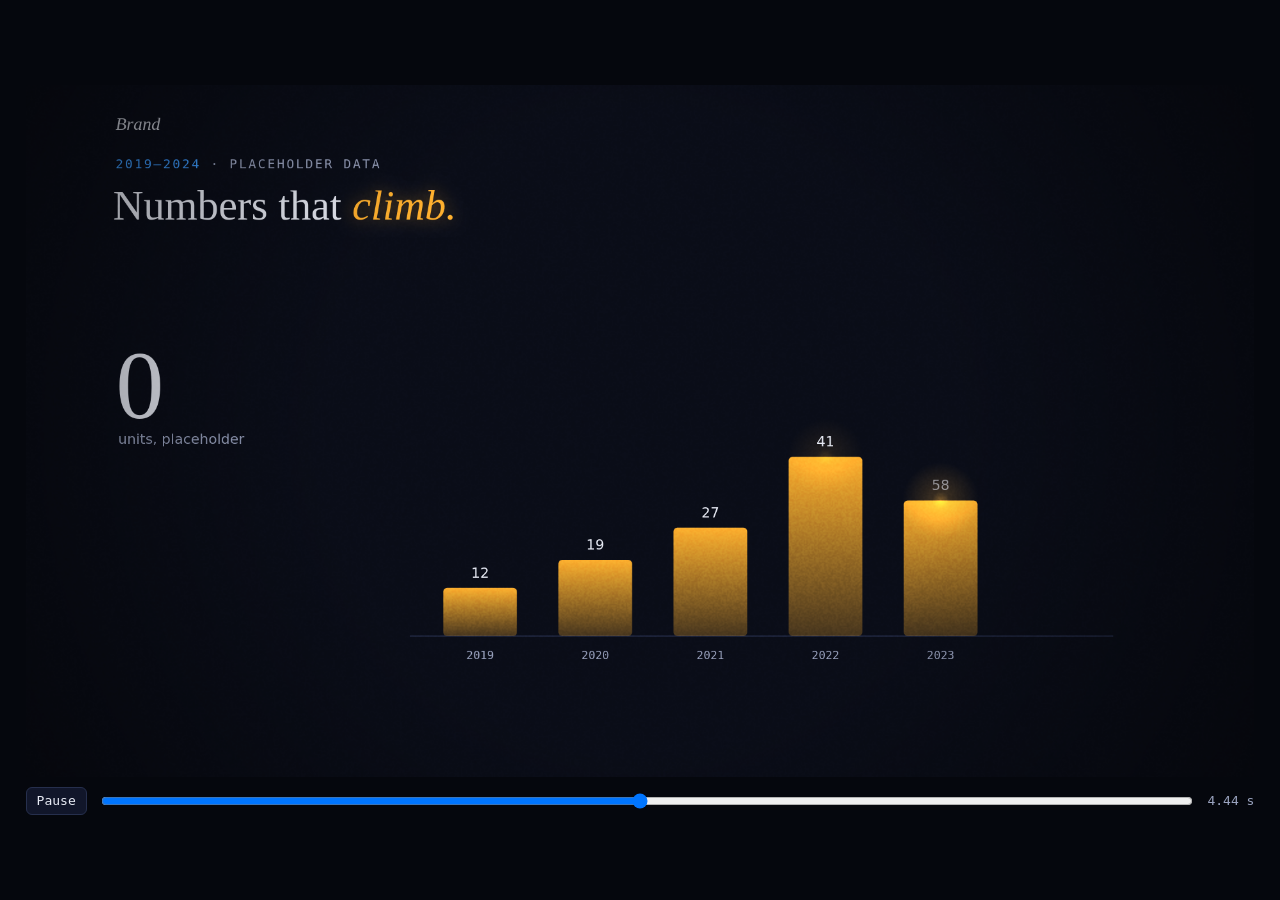
==== .claude/skills/motion-video/scripts/engine/film.html @ f618b2fb "Add motion-video skill (draft): reusable engine, tooling and craft notes Extracts the pipeline behin" ====
<!doctype html>
<html lang="en">
<head>
<meta charset="utf-8">
<meta name="viewport" content="width=device-width,initial-scale=1">
<title>Film</title>
<link rel="stylesheet" href="fonts/fonts.css">
<style>
/* Preview shell only. The film is one canvas; ?render switches to frame-by-frame capture. */
html,body{margin:0;height:100%;background:#05070d;color:#9aa3bf;font:13px/1.4 ui-monospace,monospace}
body{display:flex;flex-direction:column;align-items:center;justify-content:center;gap:10px}
canvas{width:min(96vw,calc((100vh - 64px)*16/9));aspect-ratio:16/9;display:block}
.ctl{display:flex;gap:12px;align-items:center;width:min(96vw,calc((100vh - 64px)*16/9))}
.ctl input{flex:1}
.ctl button{font:inherit;color:#e8ebf5;background:#11162a;border:1px solid #262f4d;border-radius:6px;padding:4px 10px;cursor:pointer}
body.render{display:block} body.render .ctl{display:none} body.render canvas{width:auto;aspect-ratio:auto}
</style>
</head>
<body>
<canvas id="c" aria-label="Motion graphic"></canvas>
<div class="ctl"><button id="pp">Pause</button><input id="scrub" type="range" min="0" max="10" step="0.001" value="0"><span id="tc">0.00 s</span></div>
<script src="engine.js"></script>
<script>
/* STARTER FILM: a 9-second template that shows the core patterns. Replace the scenes, keep the structure:
   palette + type tokens → master timing table → precomputed data/sims → scenes → overlays → cues → start. */
(() => {
'use strict';
const {clamp, lerp, prog, bell, E, hash, rgba, mix, glow, add, sim, cam, rrect, solveTime} = M;

/* 1. Palette and type: copy these from the source (CSS custom properties, brand guide, site screenshot). */
const C = {bg:'#0a0d18', surface:'#11162a', line:'#262f4d', fg:'#e8ebf5', muted:'#9aa3bf', faint:'#6a7393',
  accent:'#3d9bff', warm:'#ffb02e', good:'#7bd86f', gold:'#f2d36b'};
Object.assign(T, {DISP:'"Spectral", Georgia, serif', BODY:'"IBM Plex Sans", system-ui, sans-serif', MONO:'"IBM Plex Mono", ui-monospace, monospace', fg:C.fg, muted:C.muted, faint:C.faint});
const W = 1920, H = 1080;
const film = Film.create({W, H, FPS:60, DUR:9, bg:C.bg});

/* 2. Master timing table: every scene boundary and beat lives here, so retiming is one edit. */
const TM = {lightOn:.1, titleOut:2.5, whip:[2.75,3.2], bars0:3.45, bars1:4.6, callout:4.9, flash:6.35, fin:6.4};

/* 3. Precomputed state. Simulations run once at load; draw functions only sample them. */
const L1 = {x:1380, y:520};
const light = t => E.outCubic(prog(t, TM.lightOn, .9));
const swarm = sim({n:120, dur:3.4, seed:11, wrap:{x:[-40,W+40], y:[-40,H+40]},
  init:(i, r) => ({x:r()*W, y:r()*H, a:r()*6.28, v:40+r()*60, z:.5+r()*.6}),
  step:(p, t, dt, r) => {
    const target = Math.atan2(L1.y-p.y, L1.x-p.x); let da = ((target-p.a+Math.PI*3)%(Math.PI*2))-Math.PI;
    p.a += da*2.4*dt*light(t) + (r()-.5)*.25; p.x += Math.cos(p.a)*p.v*dt; p.y += Math.sin(p.a)*p.v*dt;
    if(p.x<-40)p.x=W+40; if(p.x>W+40)p.x=-40; if(p.y<-40)p.y=H+40; if(p.y>H+40)p.y=-40;
  }});
const DATA = [['2019',12],['2020',19],['2021',27],['2022',41],['2023',58],['2024',83]];   // placeholder numbers
const BX0 = 620, BX1 = 1700, BY = 860, BH = 520, bw = (BX1-BX0)/DATA.length;
const barT = i => TM.bars0 + (TM.bars1-TM.bars0)*i/(DATA.length-1);                     // when each bar lands

/* 4. Scenes. Each draws in absolute film time t; it may start before/after its neighbours for crossfades. */
film.scene(0, 3.25, (ctx, t) => {
  const pan = E.inOutCubic(prog(t, ...TM.whip)) * W;                 // whip pan: content leaves left...
  ctx.globalAlpha = 1 - E.inCubic(prog(t, ...TM.whip));              // ...and fades, so no hard edge shows
  ctx.translate(-pan, 0);
  const I = light(t);
  add(ctx, () => { glow(ctx, L1.x, L1.y, 700*I, C.accent, .12*I, .5); glow(ctx, L1.x, L1.y, 300*I, C.accent, .45*I); glow(ctx, L1.x, L1.y, 14, '#ffffff', I) });
  for (let i = 0; i < swarm.n; i++) {
    const p = swarm.at(i, t);
    ctx.save(); ctx.translate(p.x, p.y); ctx.rotate(p.a); ctx.globalAlpha *= .35 + .6*(p.z-.5)/.6;
    ctx.fillStyle = rgba(C.good, .9); ctx.beginPath(); ctx.ellipse(0, 0, 9*p.z, 6*p.z, 0, 0, 7); ctx.fill(); ctx.restore();
  }
  const sg = ctx.createLinearGradient(0,0,1200,0); sg.addColorStop(0, rgba(C.bg,.85)); sg.addColorStop(1, rgba(C.bg,0)); ctx.fillStyle = sg; ctx.fillRect(0,330,1200,320);   // legibility scrim
  T.eyebrow(ctx, [{s:'CHAPTER 1', c:C.accent}, {s:' · YOUR TOPIC', c:C.muted}], 140, 410, t, .3, {out:[TM.titleOut,.3]});
  T.line(ctx, [{s:'A headline of six ', f:`300 92px ${T.DISP}`, c:C.fg}, {s:'words.', f:`italic 300 92px ${T.DISP}`, c:C.accent, glow:[C.accent,.5,30]}], 136, 515, t, {t0:.45, st:.07, out:[TM.titleOut,.35]});
  T.line(ctx, [{s:'One supporting sentence in the body face.', f:`400 30px ${T.BODY}`, c:C.muted}], 140, 575, t, {t0:.75, st:.025, rise:18, out:[TM.titleOut,.3]});
});

film.scene(TM.whip[0], TM.flash + .3, (ctx, t) => {
  const wp = prog(t, ...TM.whip), ox = W * (1 - E.inOutCubic(wp));     // enters from the right, same easing
  ctx.globalAlpha = E.outCubic(wp) * (1 - prog(t, TM.flash, TM.flash + .1)); ctx.translate(ox, 0);
  T.eyebrow(ctx, [{s:'2019–2024', c:C.accent}, {s:' · PLACEHOLDER DATA', c:C.muted}], 140, 130, t, TM.whip[0] + .2);
  T.line(ctx, [{s:'Numbers that ', f:`300 66px ${T.DISP}`, c:C.fg}, {s:'climb.', f:`italic 300 66px ${T.DISP}`, c:C.warm, glow:[C.warm,.45,26]}], 136, 210, t, {t0:TM.whip[0] + .3, st:.06});
  ctx.strokeStyle = C.line; ctx.lineWidth = 1.5; ctx.beginPath(); ctx.moveTo(BX0-20, BY); ctx.lineTo(BX1, BY); ctx.stroke();
  let shown = 0;
  DATA.forEach(([yr, v], i) => {
    const pq = prog(t, barT(i), barT(i) + .45); if (pq <= 0) return; const q = E.outBack(pq);   // gate on prog, not the eased value (outBack(0) is not exactly 0) shown = Math.max(shown, v * clamp(q));
    const h = BH * v / 83 * q, x = BX0 + i*bw + bw*.18, w = bw*.64;
    const g = ctx.createLinearGradient(0, BY-h, 0, BY); g.addColorStop(0, C.warm); g.addColorStop(1, rgba(C.warm, .25));
    ctx.fillStyle = g; rrect(ctx, x, BY-h, w, h, 6); ctx.fill();
    add(ctx, () => glow(ctx, x + w/2, BY-h, 60, C.warm, .5*(1-prog(t, barT(i), barT(i)+.5))));
    T.label(ctx, yr, x + w/2, BY + 36, `400 18px ${T.MONO}`, C.muted, 1, 'center');
    T.label(ctx, String(v), x + w/2, BY - h - 16, `500 22px ${T.BODY}`, C.fg, clamp(q), 'center');
  });
  ctx.save(); ctx.globalAlpha *= prog(t, TM.bars0 - .1, TM.bars0 + .2); T.tabular(ctx, String(Math.round(shown)), 140, 520, `300 150px ${T.DISP}`, C.fg, 76); ctx.restore();   // counter with fixed digit cells
  T.label(ctx, 'units, placeholder', 144, 560, `400 22px ${T.BODY}`, C.muted, prog(t, TM.bars0, TM.bars0 + .3));
  const last = DATA.length - 1, lx = BX0 + last*bw + bw/2;
  T.callout(ctx, lx, BY - BH - 4, 1380, 300, prog(t, TM.callout, TM.callout + .7), 'LARGEST JUMP', 'say why it matters', C.warm, {left:true});
});

film.scene(TM.flash - .02, 9, (ctx, t) => {
  ctx.globalAlpha = E.outCubic(prog(t, TM.flash - .02, TM.flash + .1)); ctx.fillStyle = C.bg; ctx.fillRect(0, 0, W, H);
  add(ctx, () => { glow(ctx, 1640, 520, 520, C.accent, .2, .5); glow(ctx, 1640, 520, 12, '#ffffff', .9) });
  const push = 1 + .02*E.outCubic(prog(t, TM.fin, 9)); ctx.translate(140, 600); ctx.scale(push, push); ctx.translate(-140, -600);   // slow push-in on the end card
  T.eyebrow(ctx, [{s:'YOUR SOURCE · 2026', c:C.gold}], 140, 330, t, TM.fin + .12, {size:22, cps:.012});
  T.line(ctx, [{s:'The title of ', f:`300 112px ${T.DISP}`, c:C.fg}, {s:'your story,', f:`italic 300 112px ${T.DISP}`, c:C.good}], 134, 470, t, {t0:TM.fin + .22, st:.08, rise:44, blur:18});
  T.line(ctx, [{s:'set as the ', f:`300 112px ${T.DISP}`, c:C.fg}, {s:'end card.', f:`italic 300 112px ${T.DISP}`, c:C.accent}], 134, 592, t, {t0:TM.fin + .42, st:.08, rise:44, blur:18});
  const dl = E.inOutCubic(prog(t, TM.fin + 1.0, TM.fin + 1.5)); ctx.fillStyle = rgba(C.gold, .8); ctx.fillRect(140, 768, 1640*dl, 1.5);
  const uq = E.outCubic(prog(t, TM.fin + 1.2, TM.fin + 1.7));
  if (uq > 0) { T.label(ctx, 'example.org/your-link', 1732, 846, `600 36px ${T.BODY}`, C.fg, uq, 'right'); T.arrow(ctx, 1742, 846, 38, 36, rgba(C.accent, uq)); }
});

/* 5. Overlays: persistent chrome and transitions that span scenes. */
film.overlay((ctx, t) => {
  T.label(ctx, 'Brand', 140, 70, `italic 300 28px ${T.DISP}`, C.fg, .85 * (1 - prog(t, TM.flash - .1, TM.flash)));
  // Flash into the end card: short, near-white, coloured only at the core (a coloured wash at partial alpha goes muddy).
  const fu = prog(t, TM.flash - .14, TM.flash), fd = 1 - E.outQuad(prog(t, TM.flash, TM.flash + .26)), f = t < TM.flash ? E.inQuad(fu) : fd;
  if (t > TM.flash - .14 && t < TM.flash + .26) add(ctx, () => { const r = 200 + 2400*E.outCubic(fu); glow(ctx, 1640, 520, r, '#f4f7ff', .98*f, .82); glow(ctx, 1640, 520, r*.35, C.gold, .6*f, .6) });
});

/* 6. Cues for the score: every audible event, in film seconds. score.py reads these from cues.json. */
film.cues = {lightOn:TM.lightOn, titleOut:TM.titleOut, whips:[TM.whip], pops:DATA.map((_, i) => barT(i)), callout:TM.callout, flash:TM.flash, fin:TM.fin, url:TM.fin + 1.2};

film.start([`300 40px ${T.DISP}`, `italic 300 40px ${T.DISP}`, `400 20px ${T.BODY}`, `500 20px ${T.BODY}`, `600 20px ${T.BODY}`, `500 20px ${T.MONO}`, `400 20px ${T.MONO}`]);
})();
</script>
</body>
</html>
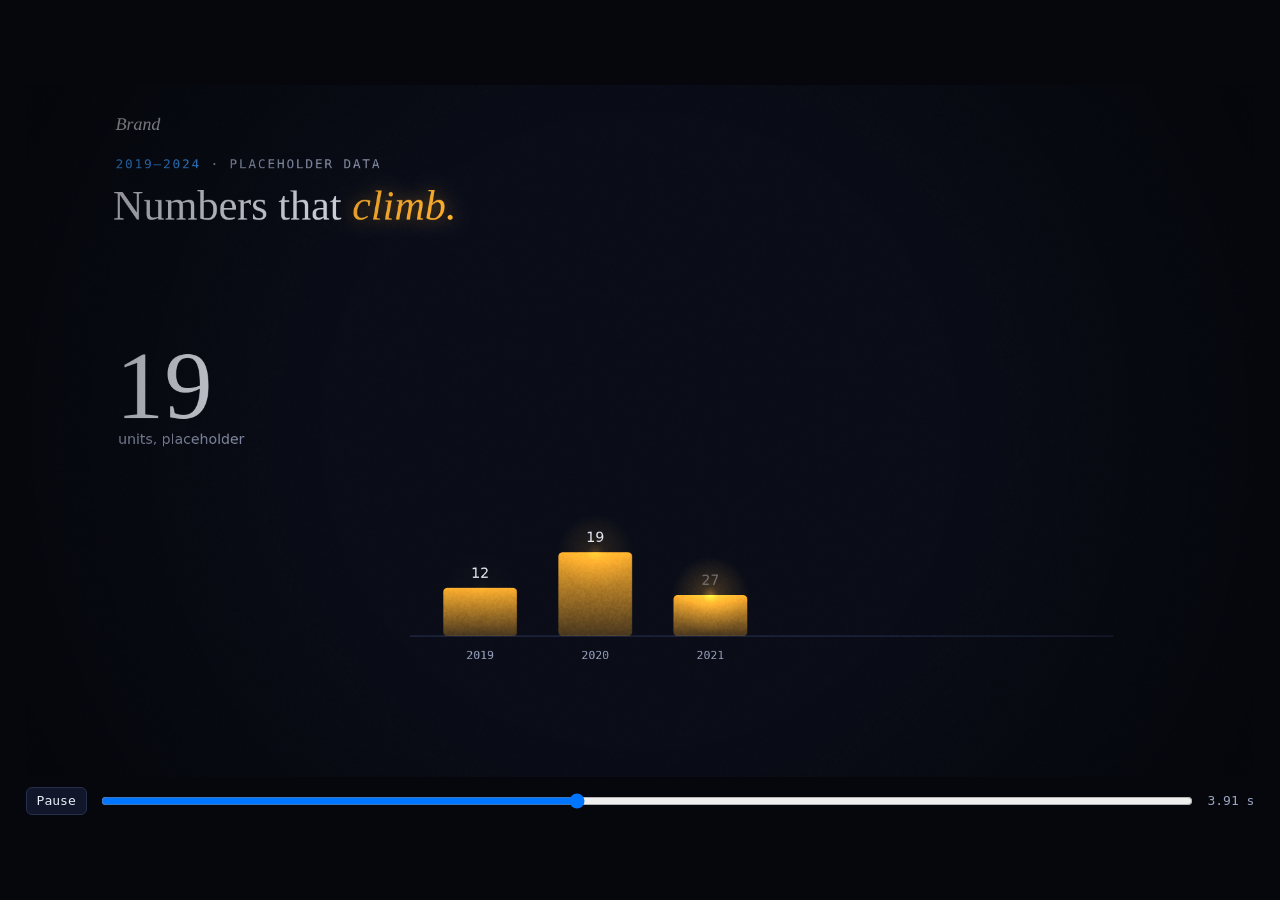
==== commit 680be51c: "motion-video skill: automatic checks and fixes from the first test round Two fresh agents used the d" ====
--- a/.claude/skills/motion-video/scripts/engine/film.html
+++ b/.claude/skills/motion-video/scripts/engine/film.html
@@ -9,8 +9,8 @@
 /* Preview shell only. The film is one canvas; ?render switches to frame-by-frame capture. */
 html,body{margin:0;height:100%;background:#05070d;color:#9aa3bf;font:13px/1.4 ui-monospace,monospace}
 body{display:flex;flex-direction:column;align-items:center;justify-content:center;gap:10px}
-canvas{width:min(96vw,calc((100vh - 64px)*16/9));aspect-ratio:16/9;display:block}
-.ctl{display:flex;gap:12px;align-items:center;width:min(96vw,calc((100vh - 64px)*16/9))}
+canvas{width:min(96vw,calc((100vh - 64px)*var(--ar,1.7778)));aspect-ratio:var(--ar,1.7778);display:block}
+.ctl{display:flex;gap:12px;align-items:center;width:min(96vw,calc((100vh - 64px)*var(--ar,1.7778)))}
 .ctl input{flex:1}
 .ctl button{font:inherit;color:#e8ebf5;background:#11162a;border:1px solid #262f4d;border-radius:6px;padding:4px 10px;cursor:pointer}
 body.render{display:block} body.render .ctl{display:none} body.render canvas{width:auto;aspect-ratio:auto}
@@ -25,7 +25,7 @@
    palette + type tokens → master timing table → precomputed data/sims → scenes → overlays → cues → start. */
 (() => {
 'use strict';
-const {clamp, lerp, prog, bell, E, hash, rgba, mix, glow, add, sim, cam, rrect, solveTime} = M;
+const {clamp, lerp, prog, bell, E, hash, rgba, mix, glow, add, sim, cam, rrect, solveTime, flash} = M;
 
 /* 1. Palette and type: copy these from the source (CSS custom properties, brand guide, site screenshot). */
 const C = {bg:'#0a0d18', surface:'#11162a', line:'#262f4d', fg:'#e8ebf5', muted:'#9aa3bf', faint:'#6a7393',
@@ -35,7 +35,8 @@
 const film = Film.create({W, H, FPS:60, DUR:9, bg:C.bg});
 
 /* 2. Master timing table: every scene boundary and beat lives here, so retiming is one edit. */
-const TM = {lightOn:.1, titleOut:2.5, whip:[2.75,3.2], bars0:3.45, bars1:4.6, callout:4.9, flash:6.35, fin:6.4};
+const TM = {lightOn:.1, titleOut:2.5, whip:[2.75,3.2], bars0:3.45, bars1:4.5, callout:4.5, flash:6.1, fin:6.15};
+film.blur = [[TM.whip[0], TM.whip[1], 12]];   // more motion-blur sub-frames during the fast pan
 
 /* 3. Precomputed state. Simulations run once at load; draw functions only sample them. */
 const L1 = {x:1380, y:520};
@@ -66,7 +67,7 @@
   const sg = ctx.createLinearGradient(0,0,1200,0); sg.addColorStop(0, rgba(C.bg,.85)); sg.addColorStop(1, rgba(C.bg,0)); ctx.fillStyle = sg; ctx.fillRect(0,330,1200,320);   // legibility scrim
   T.eyebrow(ctx, [{s:'CHAPTER 1', c:C.accent}, {s:' · YOUR TOPIC', c:C.muted}], 140, 410, t, .3, {out:[TM.titleOut,.3]});
   T.line(ctx, [{s:'A headline of six ', f:`300 92px ${T.DISP}`, c:C.fg}, {s:'words.', f:`italic 300 92px ${T.DISP}`, c:C.accent, glow:[C.accent,.5,30]}], 136, 515, t, {t0:.45, st:.07, out:[TM.titleOut,.35]});
-  T.line(ctx, [{s:'One supporting sentence in the body face.', f:`400 30px ${T.BODY}`, c:C.muted}], 140, 575, t, {t0:.75, st:.025, rise:18, out:[TM.titleOut,.3]});
+  T.line(ctx, [{s:'One short supporting line.', f:`400 30px ${T.BODY}`, c:C.muted}], 140, 575, t, {t0:.7, st:.025, rise:18, out:[TM.titleOut,.3]});
 });
 
 film.scene(TM.whip[0], TM.flash + .3, (ctx, t) => {
@@ -77,7 +78,8 @@
   ctx.strokeStyle = C.line; ctx.lineWidth = 1.5; ctx.beginPath(); ctx.moveTo(BX0-20, BY); ctx.lineTo(BX1, BY); ctx.stroke();
   let shown = 0;
   DATA.forEach(([yr, v], i) => {
-    const pq = prog(t, barT(i), barT(i) + .45); if (pq <= 0) return; const q = E.outBack(pq);   // gate on prog, not the eased value (outBack(0) is not exactly 0) shown = Math.max(shown, v * clamp(q));
+    const pq = prog(t, barT(i), barT(i) + .45); if (pq <= 0) return;   // gate on prog, not the eased value: outBack(0) is not exactly 0
+    const q = E.outBack(pq); shown = Math.max(shown, v * clamp(q));
     const h = BH * v / 83 * q, x = BX0 + i*bw + bw*.18, w = bw*.64;
     const g = ctx.createLinearGradient(0, BY-h, 0, BY); g.addColorStop(0, C.warm); g.addColorStop(1, rgba(C.warm, .25));
     ctx.fillStyle = g; rrect(ctx, x, BY-h, w, h, 6); ctx.fill();
@@ -88,31 +90,32 @@
   ctx.save(); ctx.globalAlpha *= prog(t, TM.bars0 - .1, TM.bars0 + .2); T.tabular(ctx, String(Math.round(shown)), 140, 520, `300 150px ${T.DISP}`, C.fg, 76); ctx.restore();   // counter with fixed digit cells
   T.label(ctx, 'units, placeholder', 144, 560, `400 22px ${T.BODY}`, C.muted, prog(t, TM.bars0, TM.bars0 + .3));
   const last = DATA.length - 1, lx = BX0 + last*bw + bw/2;
-  T.callout(ctx, lx, BY - BH - 4, 1380, 300, prog(t, TM.callout, TM.callout + .7), 'LARGEST JUMP', 'say why it matters', C.warm, {left:true});
+  T.callout(ctx, lx, BY - BH - 4, 1380, 300, prog(t, TM.callout, TM.callout + .6), 'LARGEST JUMP', 'why it matters', C.warm, {left:true});   // sharp from 5.1 s, held to the flash at 6.1 s
 });
 
-film.scene(TM.flash - .02, 9, (ctx, t) => {
-  ctx.globalAlpha = E.outCubic(prog(t, TM.flash - .02, TM.flash + .1)); ctx.fillStyle = C.bg; ctx.fillRect(0, 0, W, H);
+film.scene(TM.flash - .12, 9, (ctx, t) => {
+  ctx.globalAlpha = E.inOutCubic(prog(t, TM.flash - .12, TM.flash)); ctx.fillStyle = C.bg; ctx.fillRect(0, 0, W, H);   // opaque by the bloom's peak
   add(ctx, () => { glow(ctx, 1640, 520, 520, C.accent, .2, .5); glow(ctx, 1640, 520, 12, '#ffffff', .9) });
   const push = 1 + .02*E.outCubic(prog(t, TM.fin, 9)); ctx.translate(140, 600); ctx.scale(push, push); ctx.translate(-140, -600);   // slow push-in on the end card
   T.eyebrow(ctx, [{s:'YOUR SOURCE · 2026', c:C.gold}], 140, 330, t, TM.fin + .12, {size:22, cps:.012});
-  T.line(ctx, [{s:'The title of ', f:`300 112px ${T.DISP}`, c:C.fg}, {s:'your story,', f:`italic 300 112px ${T.DISP}`, c:C.good}], 134, 470, t, {t0:TM.fin + .22, st:.08, rise:44, blur:18});
-  T.line(ctx, [{s:'set as the ', f:`300 112px ${T.DISP}`, c:C.fg}, {s:'end card.', f:`italic 300 112px ${T.DISP}`, c:C.accent}], 134, 592, t, {t0:TM.fin + .42, st:.08, rise:44, blur:18});
-  const dl = E.inOutCubic(prog(t, TM.fin + 1.0, TM.fin + 1.5)); ctx.fillStyle = rgba(C.gold, .8); ctx.fillRect(140, 768, 1640*dl, 1.5);
-  const uq = E.outCubic(prog(t, TM.fin + 1.2, TM.fin + 1.7));
+  T.line(ctx, [{s:'The title of ', f:`300 112px ${T.DISP}`, c:C.fg}, {s:'your story,', f:`italic 300 112px ${T.DISP}`, c:C.good}], 134, 470, t, {t0:TM.fin + .15, st:.07, rise:44, blur:18});
+  T.line(ctx, [{s:'set as the ', f:`300 112px ${T.DISP}`, c:C.fg}, {s:'end card.', f:`italic 300 112px ${T.DISP}`, c:C.accent}], 134, 592, t, {t0:TM.fin + .32, st:.07, rise:44, blur:18});
+  const dl = E.inOutCubic(prog(t, TM.fin + .6, TM.fin + 1.0)); ctx.fillStyle = rgba(C.gold, .8); ctx.fillRect(140, 768, 1640*dl, 1.5);
+  const uq = E.outCubic(prog(t, TM.fin + .7, TM.fin + 1.1));   // every end-card element is complete by DUR − 1.6 s, so the finished card holds
   if (uq > 0) { T.label(ctx, 'example.org/your-link', 1732, 846, `600 36px ${T.BODY}`, C.fg, uq, 'right'); T.arrow(ctx, 1742, 846, 38, 36, rgba(C.accent, uq)); }
 });
 
 /* 5. Overlays: persistent chrome and transitions that span scenes. */
 film.overlay((ctx, t) => {
   T.label(ctx, 'Brand', 140, 70, `italic 300 28px ${T.DISP}`, C.fg, .85 * (1 - prog(t, TM.flash - .1, TM.flash)));
-  // Flash into the end card: short, near-white, coloured only at the core (a coloured wash at partial alpha goes muddy).
-  const fu = prog(t, TM.flash - .14, TM.flash), fd = 1 - E.outQuad(prog(t, TM.flash, TM.flash + .26)), f = t < TM.flash ? E.inQuad(fu) : fd;
-  if (t > TM.flash - .14 && t < TM.flash + .26) add(ctx, () => { const r = 200 + 2400*E.outCubic(fu); glow(ctx, 1640, 520, r, '#f4f7ff', .98*f, .82); glow(ctx, 1640, 520, r*.35, C.gold, .6*f, .6) });
+  // Bloom into the end card from the point the end card's light sits on. The bloom's radius is capped at half
+  // the frame width so the corners never lift into a grey veil; the end card is opaque underneath by TM.flash.
+  flash(ctx, t, TM.flash, 1640, 520, {color:C.gold});
 });
 
 /* 6. Cues for the score: every audible event, in film seconds. score.py reads these from cues.json. */
-film.cues = {lightOn:TM.lightOn, titleOut:TM.titleOut, whips:[TM.whip], pops:DATA.map((_, i) => barT(i)), callout:TM.callout, flash:TM.flash, fin:TM.fin, url:TM.fin + 1.2};
+film.cues = {lightOn:TM.lightOn, titleOut:TM.titleOut, whips:[TM.whip], pops:DATA.map((_, i) => barT(i)), callout:TM.callout, flash:TM.flash, fin:TM.fin, url:TM.fin + .7,
+  transitions:[TM.whip, [TM.flash - .15, TM.flash + .3]]};   // transitions: tools/check.py samples extra frames inside these windows
 
 film.start([`300 40px ${T.DISP}`, `italic 300 40px ${T.DISP}`, `400 20px ${T.BODY}`, `500 20px ${T.BODY}`, `600 20px ${T.BODY}`, `500 20px ${T.MONO}`, `400 20px ${T.MONO}`]);
 })();
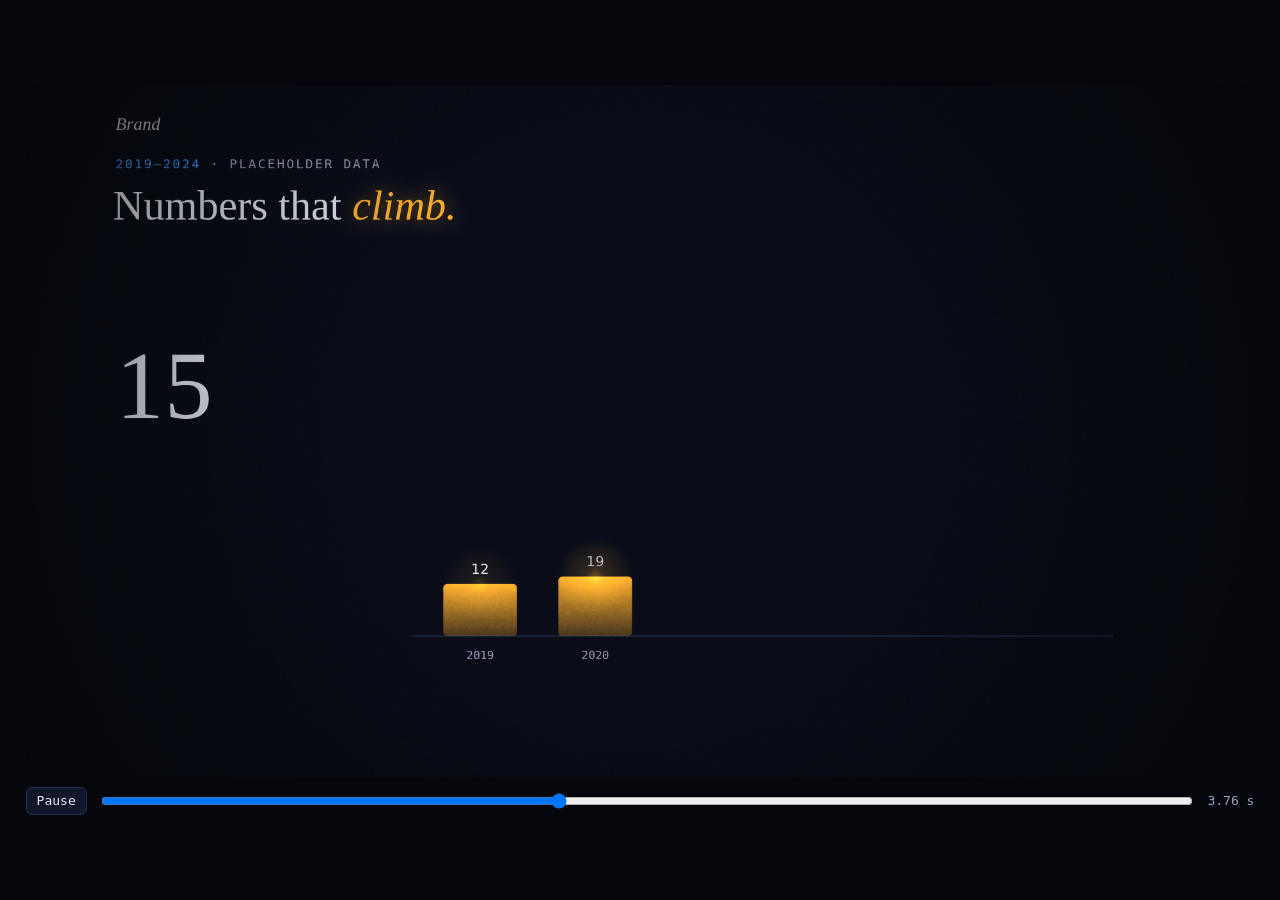
==== commit 34f6ad16: "motion-video skill: fixes from the second test round Iteration 2 (same prompts, revised skill): text" ====
--- a/.claude/skills/motion-video/scripts/engine/film.html
+++ b/.claude/skills/motion-video/scripts/engine/film.html
@@ -65,9 +65,9 @@
     ctx.fillStyle = rgba(C.good, .9); ctx.beginPath(); ctx.ellipse(0, 0, 9*p.z, 6*p.z, 0, 0, 7); ctx.fill(); ctx.restore();
   }
   const sg = ctx.createLinearGradient(0,0,1200,0); sg.addColorStop(0, rgba(C.bg,.85)); sg.addColorStop(1, rgba(C.bg,0)); ctx.fillStyle = sg; ctx.fillRect(0,330,1200,320);   // legibility scrim
-  T.eyebrow(ctx, [{s:'CHAPTER 1', c:C.accent}, {s:' · YOUR TOPIC', c:C.muted}], 140, 410, t, .3, {out:[TM.titleOut,.3]});
+  T.eyebrow(ctx, [{s:'01', c:C.accent}, {s:' · YOUR TOPIC', c:C.muted}], 140, 410, t, .3, {out:[TM.titleOut,.3]});
   T.line(ctx, [{s:'A headline of six ', f:`300 92px ${T.DISP}`, c:C.fg}, {s:'words.', f:`italic 300 92px ${T.DISP}`, c:C.accent, glow:[C.accent,.5,30]}], 136, 515, t, {t0:.45, st:.07, out:[TM.titleOut,.35]});
-  T.line(ctx, [{s:'One short supporting line.', f:`400 30px ${T.BODY}`, c:C.muted}], 140, 575, t, {t0:.7, st:.025, rise:18, out:[TM.titleOut,.3]});
+  T.line(ctx, [{s:'One supporting line.', f:`400 30px ${T.BODY}`, c:C.muted}], 140, 575, t, {t0:.7, st:.025, rise:18, out:[TM.titleOut,.3]});
 });
 
 film.scene(TM.whip[0], TM.flash + .3, (ctx, t) => {
@@ -76,10 +76,13 @@
   T.eyebrow(ctx, [{s:'2019–2024', c:C.accent}, {s:' · PLACEHOLDER DATA', c:C.muted}], 140, 130, t, TM.whip[0] + .2);
   T.line(ctx, [{s:'Numbers that ', f:`300 66px ${T.DISP}`, c:C.fg}, {s:'climb.', f:`italic 300 66px ${T.DISP}`, c:C.warm, glow:[C.warm,.45,26]}], 136, 210, t, {t0:TM.whip[0] + .3, st:.06});
   ctx.strokeStyle = C.line; ctx.lineWidth = 1.5; ctx.beginPath(); ctx.moveTo(BX0-20, BY); ctx.lineTo(BX1, BY); ctx.stroke();
-  let shown = 0;
+  // The counter's value comes from the frame time: computed from t, the motion-blur sub-frames would
+  // each show a different number and average into ghosted digits.
+  const tq = M.frameT(t); let shown = 0;
+  DATA.forEach(([, v], i) => { const pq = prog(tq, barT(i), barT(i) + .45); if (pq > 0) shown = Math.max(shown, v * clamp(E.outBack(pq))); });
   DATA.forEach(([yr, v], i) => {
     const pq = prog(t, barT(i), barT(i) + .45); if (pq <= 0) return;   // gate on prog, not the eased value: outBack(0) is not exactly 0
-    const q = E.outBack(pq); shown = Math.max(shown, v * clamp(q));
+    const q = E.outBack(pq);
     const h = BH * v / 83 * q, x = BX0 + i*bw + bw*.18, w = bw*.64;
     const g = ctx.createLinearGradient(0, BY-h, 0, BY); g.addColorStop(0, C.warm); g.addColorStop(1, rgba(C.warm, .25));
     ctx.fillStyle = g; rrect(ctx, x, BY-h, w, h, 6); ctx.fill();
@@ -88,7 +91,6 @@
     T.label(ctx, String(v), x + w/2, BY - h - 16, `500 22px ${T.BODY}`, C.fg, clamp(q), 'center');
   });
   ctx.save(); ctx.globalAlpha *= prog(t, TM.bars0 - .1, TM.bars0 + .2); T.tabular(ctx, String(Math.round(shown)), 140, 520, `300 150px ${T.DISP}`, C.fg, 76); ctx.restore();   // counter with fixed digit cells
-  T.label(ctx, 'units, placeholder', 144, 560, `400 22px ${T.BODY}`, C.muted, prog(t, TM.bars0, TM.bars0 + .3));
   const last = DATA.length - 1, lx = BX0 + last*bw + bw/2;
   T.callout(ctx, lx, BY - BH - 4, 1380, 300, prog(t, TM.callout, TM.callout + .6), 'LARGEST JUMP', 'why it matters', C.warm, {left:true});   // sharp from 5.1 s, held to the flash at 6.1 s
 });
@@ -98,8 +100,8 @@
   add(ctx, () => { glow(ctx, 1640, 520, 520, C.accent, .2, .5); glow(ctx, 1640, 520, 12, '#ffffff', .9) });
   const push = 1 + .02*E.outCubic(prog(t, TM.fin, 9)); ctx.translate(140, 600); ctx.scale(push, push); ctx.translate(-140, -600);   // slow push-in on the end card
   T.eyebrow(ctx, [{s:'YOUR SOURCE · 2026', c:C.gold}], 140, 330, t, TM.fin + .12, {size:22, cps:.012});
-  T.line(ctx, [{s:'The title of ', f:`300 112px ${T.DISP}`, c:C.fg}, {s:'your story,', f:`italic 300 112px ${T.DISP}`, c:C.good}], 134, 470, t, {t0:TM.fin + .15, st:.07, rise:44, blur:18});
-  T.line(ctx, [{s:'set as the ', f:`300 112px ${T.DISP}`, c:C.fg}, {s:'end card.', f:`italic 300 112px ${T.DISP}`, c:C.accent}], 134, 592, t, {t0:TM.fin + .32, st:.07, rise:44, blur:18});
+  T.line(ctx, [{s:'Your ', f:`300 112px ${T.DISP}`, c:C.fg}, {s:'title,', f:`italic 300 112px ${T.DISP}`, c:C.good}], 134, 470, t, {t0:TM.fin + .15, st:.07, rise:44, blur:18});
+  T.line(ctx, [{s:'on the ', f:`300 112px ${T.DISP}`, c:C.fg}, {s:'end card.', f:`italic 300 112px ${T.DISP}`, c:C.accent}], 134, 592, t, {t0:TM.fin + .3, st:.07, rise:44, blur:18});
   const dl = E.inOutCubic(prog(t, TM.fin + .6, TM.fin + 1.0)); ctx.fillStyle = rgba(C.gold, .8); ctx.fillRect(140, 768, 1640*dl, 1.5);
   const uq = E.outCubic(prog(t, TM.fin + .7, TM.fin + 1.1));   // every end-card element is complete by DUR − 1.6 s, so the finished card holds
   if (uq > 0) { T.label(ctx, 'example.org/your-link', 1732, 846, `600 36px ${T.BODY}`, C.fg, uq, 'right'); T.arrow(ctx, 1742, 846, 38, 36, rgba(C.accent, uq)); }
@@ -108,14 +110,15 @@
 /* 5. Overlays: persistent chrome and transitions that span scenes. */
 film.overlay((ctx, t) => {
   T.label(ctx, 'Brand', 140, 70, `italic 300 28px ${T.DISP}`, C.fg, .85 * (1 - prog(t, TM.flash - .1, TM.flash)));
-  // Bloom into the end card from the point the end card's light sits on. The bloom's radius is capped at half
-  // the frame width so the corners never lift into a grey veil; the end card is opaque underneath by TM.flash.
+  // Bloom into the end card from the point the end card's light sits on. M.flash keeps the light local and
+  // tinted (no grey veil); the end card is opaque underneath by TM.flash.
   flash(ctx, t, TM.flash, 1640, 520, {color:C.gold});
 });
 
 /* 6. Cues for the score: every audible event, in film seconds. score.py reads these from cues.json. */
 film.cues = {lightOn:TM.lightOn, titleOut:TM.titleOut, whips:[TM.whip], pops:DATA.map((_, i) => barT(i)), callout:TM.callout, flash:TM.flash, fin:TM.fin, url:TM.fin + .7,
-  transitions:[TM.whip, [TM.flash - .15, TM.flash + .3]]};   // transitions: tools/check.py samples extra frames inside these windows
+  transitions:[TM.whip, [TM.flash - .15, TM.flash + .3]],   // tools/check.py samples extra frames inside these windows
+  sync:['pops']};                                            // cue lists tools/check.py checks for audio sync
 
 film.start([`300 40px ${T.DISP}`, `italic 300 40px ${T.DISP}`, `400 20px ${T.BODY}`, `500 20px ${T.BODY}`, `600 20px ${T.BODY}`, `500 20px ${T.MONO}`, `400 20px ${T.MONO}`]);
 })();
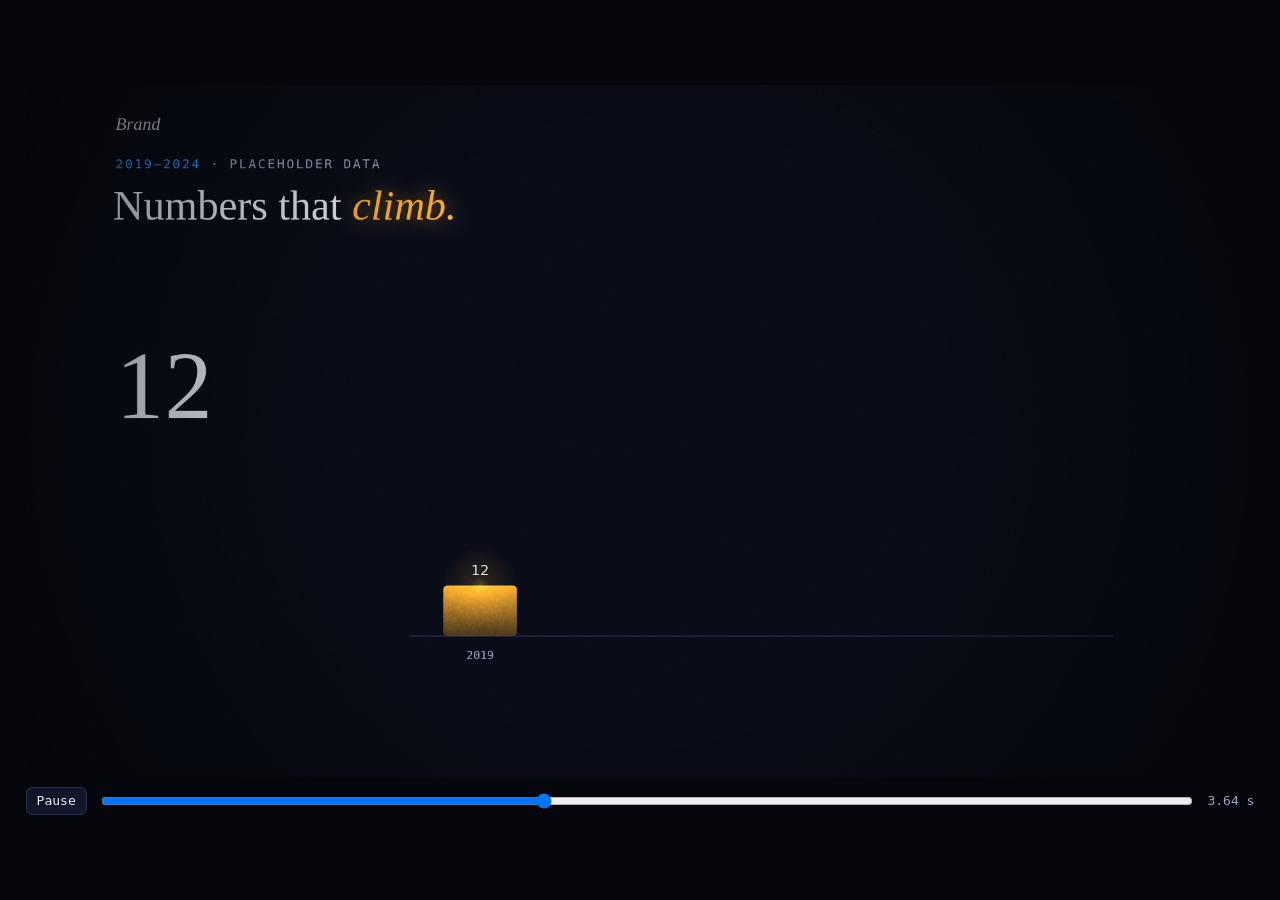
==== commit 698a32a8: "motion-video skill: audit fixes, data-film guidance, packaging A contract audit (running every docum" ====
--- a/.claude/skills/motion-video/scripts/engine/film.html
+++ b/.claude/skills/motion-video/scripts/engine/film.html
@@ -31,11 +31,11 @@
 const C = {bg:'#0a0d18', surface:'#11162a', line:'#262f4d', fg:'#e8ebf5', muted:'#9aa3bf', faint:'#6a7393',
   accent:'#3d9bff', warm:'#ffb02e', good:'#7bd86f', gold:'#f2d36b'};
 Object.assign(T, {DISP:'"Spectral", Georgia, serif', BODY:'"IBM Plex Sans", system-ui, sans-serif', MONO:'"IBM Plex Mono", ui-monospace, monospace', fg:C.fg, muted:C.muted, faint:C.faint});
-const W = 1920, H = 1080;
-const film = Film.create({W, H, FPS:60, DUR:9, bg:C.bg});
+const W = 1920, H = 1080, DUR = 9;   // set the length once; every time below comes from DUR or TM
+const film = Film.create({W, H, FPS:60, DUR, bg:C.bg});
 
 /* 2. Master timing table: every scene boundary and beat lives here, so retiming is one edit. */
-const TM = {lightOn:.1, titleOut:2.5, whip:[2.75,3.2], bars0:3.45, bars1:4.5, callout:4.5, flash:6.1, fin:6.15};
+const TM = {lightOn:.1, titleOut:2.5, whip:[2.75,3.2], bars0:3.45, bars1:4.5, callout:4.5, flash:6.1, fin:6.15, url:6.85};
 film.blur = [[TM.whip[0], TM.whip[1], 12]];   // more motion-blur sub-frames during the fast pan
 
 /* 3. Precomputed state. Simulations run once at load; draw functions only sample them. */
@@ -73,7 +73,7 @@
 film.scene(TM.whip[0], TM.flash + .3, (ctx, t) => {
   const wp = prog(t, ...TM.whip), ox = W * (1 - E.inOutCubic(wp));     // enters from the right, same easing
   ctx.globalAlpha = E.outCubic(wp) * (1 - prog(t, TM.flash, TM.flash + .1)); ctx.translate(ox, 0);
-  T.eyebrow(ctx, [{s:'2019–2024', c:C.accent}, {s:' · PLACEHOLDER DATA', c:C.muted}], 140, 130, t, TM.whip[0] + .2);
+  T.eyebrow(ctx, [{s:'2019–2024', c:C.accent}, {s:' · PLACEHOLDER DATA', c:C.muted}], 140, 130, t, TM.whip[0] + .3);   // after the outgoing headline has left (it exits until ~2.96 s)
   T.line(ctx, [{s:'Numbers that ', f:`300 66px ${T.DISP}`, c:C.fg}, {s:'climb.', f:`italic 300 66px ${T.DISP}`, c:C.warm, glow:[C.warm,.45,26]}], 136, 210, t, {t0:TM.whip[0] + .3, st:.06});
   ctx.strokeStyle = C.line; ctx.lineWidth = 1.5; ctx.beginPath(); ctx.moveTo(BX0-20, BY); ctx.lineTo(BX1, BY); ctx.stroke();
   // The counter's value comes from the frame time: computed from t, the motion-blur sub-frames would
@@ -95,15 +95,15 @@
   T.callout(ctx, lx, BY - BH - 4, 1380, 300, prog(t, TM.callout, TM.callout + .6), 'LARGEST JUMP', 'why it matters', C.warm, {left:true});   // sharp from 5.1 s, held to the flash at 6.1 s
 });
 
-film.scene(TM.flash - .12, 9, (ctx, t) => {
+film.scene(TM.flash - .12, DUR, (ctx, t) => {
   ctx.globalAlpha = E.inOutCubic(prog(t, TM.flash - .12, TM.flash)); ctx.fillStyle = C.bg; ctx.fillRect(0, 0, W, H);   // opaque by the bloom's peak
   add(ctx, () => { glow(ctx, 1640, 520, 520, C.accent, .2, .5); glow(ctx, 1640, 520, 12, '#ffffff', .9) });
-  const push = 1 + .02*E.outCubic(prog(t, TM.fin, 9)); ctx.translate(140, 600); ctx.scale(push, push); ctx.translate(-140, -600);   // slow push-in on the end card
+  const push = 1 + .02*E.outCubic(prog(t, TM.fin, DUR)); ctx.translate(140, 600); ctx.scale(push, push); ctx.translate(-140, -600);   // slow push-in on the end card
   T.eyebrow(ctx, [{s:'YOUR SOURCE · 2026', c:C.gold}], 140, 330, t, TM.fin + .12, {size:22, cps:.012});
   T.line(ctx, [{s:'Your ', f:`300 112px ${T.DISP}`, c:C.fg}, {s:'title,', f:`italic 300 112px ${T.DISP}`, c:C.good}], 134, 470, t, {t0:TM.fin + .15, st:.07, rise:44, blur:18});
   T.line(ctx, [{s:'on the ', f:`300 112px ${T.DISP}`, c:C.fg}, {s:'end card.', f:`italic 300 112px ${T.DISP}`, c:C.accent}], 134, 592, t, {t0:TM.fin + .3, st:.07, rise:44, blur:18});
   const dl = E.inOutCubic(prog(t, TM.fin + .6, TM.fin + 1.0)); ctx.fillStyle = rgba(C.gold, .8); ctx.fillRect(140, 768, 1640*dl, 1.5);
-  const uq = E.outCubic(prog(t, TM.fin + .7, TM.fin + 1.1));   // every end-card element is complete by DUR − 1.6 s, so the finished card holds
+  const uq = E.outCubic(prog(t, TM.url, TM.url + .4));   // every end-card element is complete by DUR − 1.6 s, so the finished card holds
   if (uq > 0) { T.label(ctx, 'example.org/your-link', 1732, 846, `600 36px ${T.BODY}`, C.fg, uq, 'right'); T.arrow(ctx, 1742, 846, 38, 36, rgba(C.accent, uq)); }
 });
 
@@ -116,7 +116,8 @@
 });
 
 /* 6. Cues for the score: every audible event, in film seconds. score.py reads these from cues.json. */
-film.cues = {lightOn:TM.lightOn, titleOut:TM.titleOut, whips:[TM.whip], pops:DATA.map((_, i) => barT(i)), callout:TM.callout, flash:TM.flash, fin:TM.fin, url:TM.fin + .7,
+film.cues = {lightOn:TM.lightOn, titleOut:TM.titleOut, whips:[TM.whip], pops:DATA.map((_, i) => barT(i)), callout:TM.callout, flash:TM.flash, fin:TM.fin, url:TM.url,
+  popVals:DATA.map(d => d[1]),                              // values, so the score's pitch can follow the data
   transitions:[TM.whip, [TM.flash - .15, TM.flash + .3]],   // tools/check.py samples extra frames inside these windows
   sync:['pops']};                                            // cue lists tools/check.py checks for audio sync
 
